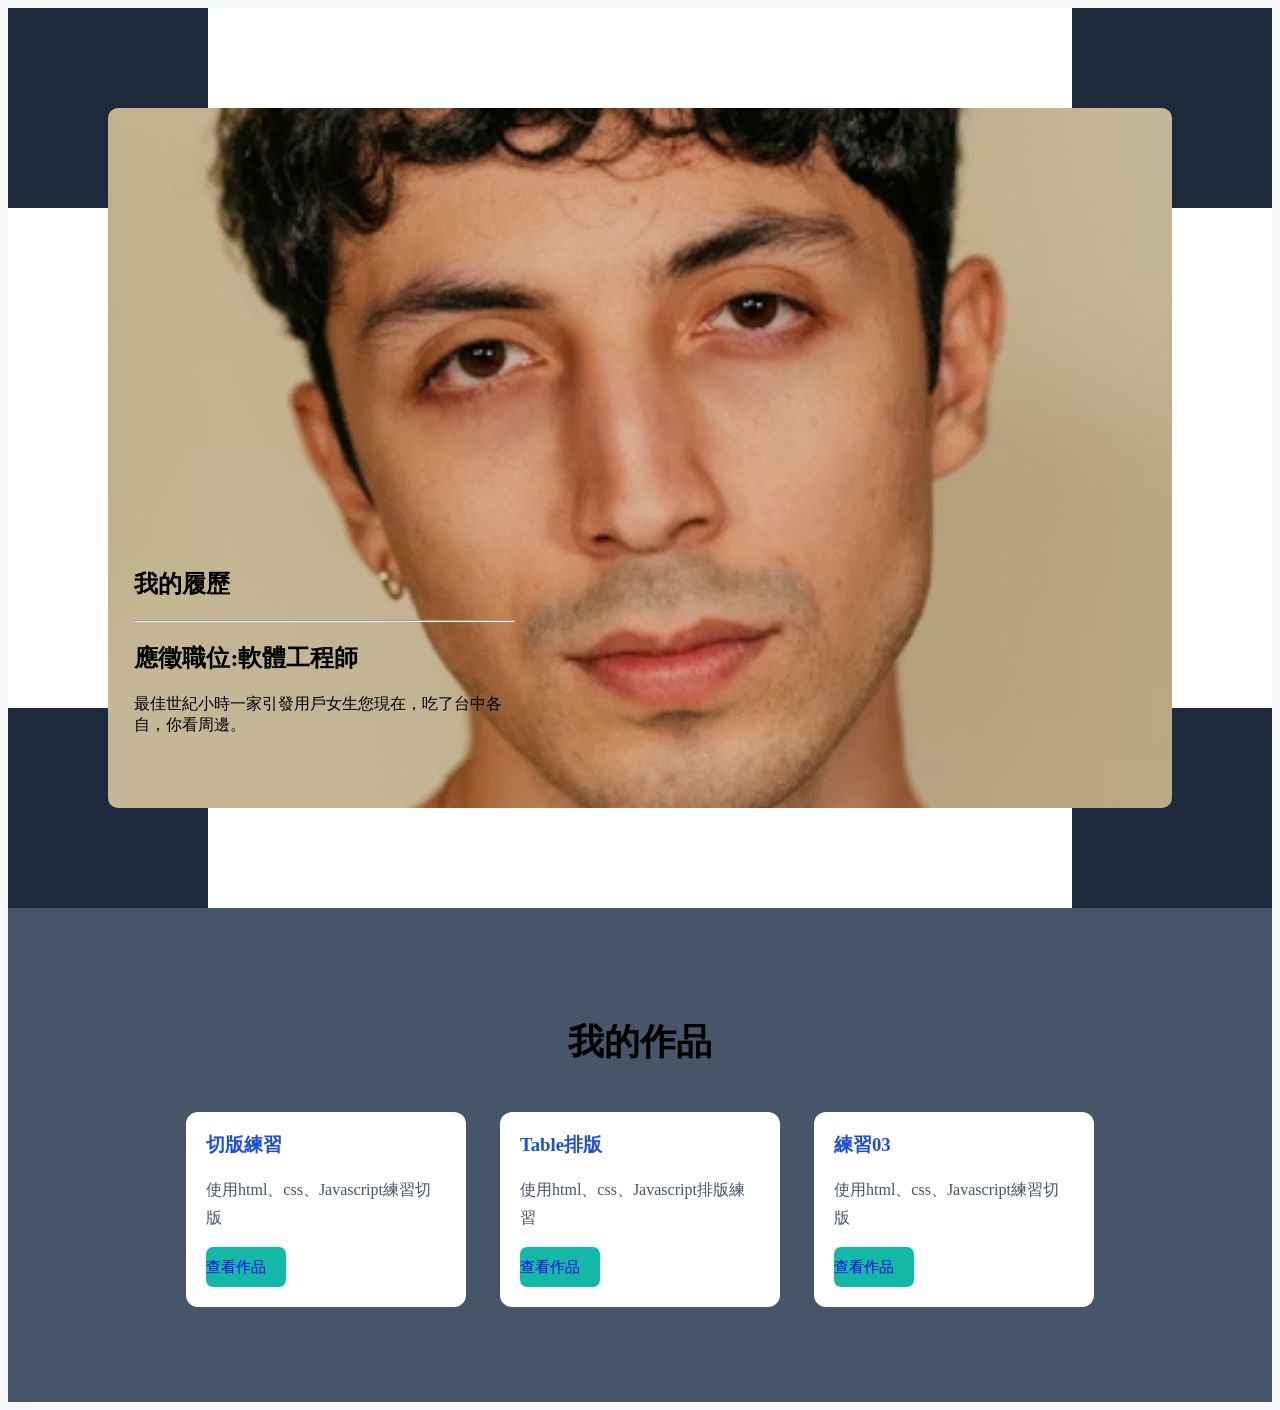
==== index.html @ f42d81cb "我的index" ====
<!DOCTYPE html>
<html lang="zh-TW">

<head>
    <meta charset="UTF-8">
    <meta name="viewport" content="width=device-width, initial-scale=1.0">
    <title>個人頁面</title>
    <link rel="stylesheet" href="css/all.min.css">
    <link rel="stylesheet" href="css/userpage.css">
    <style>
        body {
            background-color: var(--bg-primary);
        }
        .s01{
            background-color:var(--bg-secondary);
            height:100vh ;
            position: relative;
        }
        /* s01 */
        .s01 .box01 {
            width: 200px;
            height: 200px;
            background-color: var(--bg-dark);
            position: absolute;
            top: 0;
            left: 0;
        }

        .s01 .box02 {
            width: 200px;
            height: 200px;
            background-color: var(--bg-dark);
            position: absolute;
            top: 0;
            right: 0;
        }

        .s01 .box03{
            width: 200px;
            height: 200px;
            background-color: var(--bg-dark);
            position: absolute;
            left: 0;
            bottom: 0;
        }
        .s01 .box04{
            width: 200px;
            height: 200px;
            background-color: var(--bg-dark);
            position: absolute;
            right: 0;
            bottom: 0;
        }
        .s01 .userImg{          
            position: absolute;
            top: 100px;
            bottom: 100px;
            left: 100px;
            right: 100px;
            background-image: url(images/person01.avif);
            background-position: center, center;
            background-size: cover;
            border-radius: 10px;
            box-shadow: var(--bg-hero);
        }
        .usertext{
            position: absolute;
            top: 60%;
            left: 10%;
            right: 60%;
        }
        /* s02 */
        .s02{
            padding: 80px 10%;
            background-color: var(--text-content);
            text-align: center;
        }
        .s02 h2{
            font-size: 36px;
        }
        .s02 .card{
            display: inline-block;
            margin: 15px;
            width: 240px;
            background-color: var(--portfolio-card);
            padding: 20px;
            text-align: left;
            border-radius: 12px;
        }

        .s02 .card h3{
            color: var(--skill-text);
            margin-top: 0;
        }
        .s02 .card p{
            line-height: 1.7;
            color: var(--text-content);
        }
        .s02 .card a{
            display: block;
            background-color: var(--btn-secondary);
            text-decoration: none;
            width: 80px;
            height: 40px;
            font-size: 15px;
            line-height: 40px;
            border-radius: 7px;
        }
    </style>
</head>

<body>
    <section class="s01">
        <div class="box01"></div>
        <div class="box02"></div>
        <div class="box03"></div>
        <div class="box04"></div>
        <div class="userImg"></div>
        <div class="usertext">
            <h1>我的履歷</h1>
            <hr>
            <h2>應徵職位:軟體工程師</h2>
            <p>最佳世紀小時一家引發用戶女生您現在，吃了台中各自，你看周邊。
            </p>
        </div>
    </section>
    <section class="s02">
        <h2>我的作品</h2>

        <!-- 作品01 -->
         <div class="card">
            <h3>切版練習</h3>
            <p>使用html、css、Javascript練習切版</p>
            <a href="20260527.html">查看作品</a>
         </div>
         <!-- 作品02 -->
         <div class="card">
            <h3>Table排版</h3>
            <p>使用html、css、Javascript排版練習</p>
            <a href="20260605-ch5-ai.html">查看作品</a>
         </div>
         <!-- 作品03 -->
         <div class="card">
            <h3>練習03</h3>
            <p>使用html、css、Javascript練習切版</p>
            <a href="https://www.google.com/">查看作品</a>
         </div>
    </section>
</body>

</html>
---- css/userpage.css ----
:root {
   /* =========================
       背景色系
    ========================= */

   /* 網頁主背景 */
   --bg-primary: #F5F7FA;

   /* 區塊背景 */
   --bg-secondary: #FFFFFF;

   /* 深色區塊背景 */
   --bg-dark: #1E293B;

   /* Hero Banner背景 */
   --bg-hero: #0F172A;

   /* =========================
       導覽列
    ========================= */

   /* Navbar背景 */
   --nav-bg: #0F172A;

   /* Navbar文字 */
   --nav-text: #F8FAFC;

   /* Navbar Hover */
   --nav-hover: #38BDF8;

   /* =========================
       文字色系
    ========================= */

   /* 主標題 */
   --text-title: #0F172A;

   /* 副標題 */
   --text-subtitle: #334155;

   /* 內文 */
   --text-content: #475569;

   /* 淺色文字 */
   --text-light: #F8FAFC;

   /* =========================
       技能標籤
    ========================= */

   /* Skill Tag背景 */
   --skill-bg: #DBEAFE;

   /* Skill Tag文字 */
   --skill-text: #1D4ED8;

   /* =========================
       按鈕
    ========================= */

   /* 主要按鈕 */
   --btn-primary: #2563EB;

   /* 主要按鈕Hover */
   --btn-primary-hover: #1D4ED8;

   /* 按鈕文字 */
   --btn-text: #FFFFFF;

   /* 次要按鈕 */
   --btn-secondary: #14B8A6;

   /* 次要按鈕Hover */
   --btn-secondary-hover: #0F766E;

   /* =========================
       作品集區塊
    ========================= */

   /* 卡片背景 */
   --portfolio-card: #FFFFFF;

   /* 卡片陰影 */
   --portfolio-shadow: rgba(15, 23, 42, 0.12);

   /* 作品標籤 */
   --portfolio-tag: #E0F2FE;

   /* =========================
       學習歷程 Timeline
    ========================= */

   /* 時間軸主色 */
   --timeline-primary: #2563EB;

   /* 時間軸節點 */
   --timeline-node: #38BDF8;

   /* 時間軸背景 */
   --timeline-bg: #EFF6FF;

   /* =========================
       聯絡資訊
    ========================= */

   /* Email */
   --contact-email: #2563EB;

   /* Github */
   --contact-github: #24292F;

   /* LinkedIn */
   --contact-linkedin: #0077B5;

   /* =========================
       強調色
    ========================= */

   /* CTA按鈕 */
   --accent-orange: #F97316;

   /* CTA Hover */
   --accent-orange-hover: #EA580C;

   /* 成功提示 */
   --success: #22C55E;

   /* 警告 */
   --warning: #EAB308;

   /* 錯誤 */
   --danger: #EF4444;
}
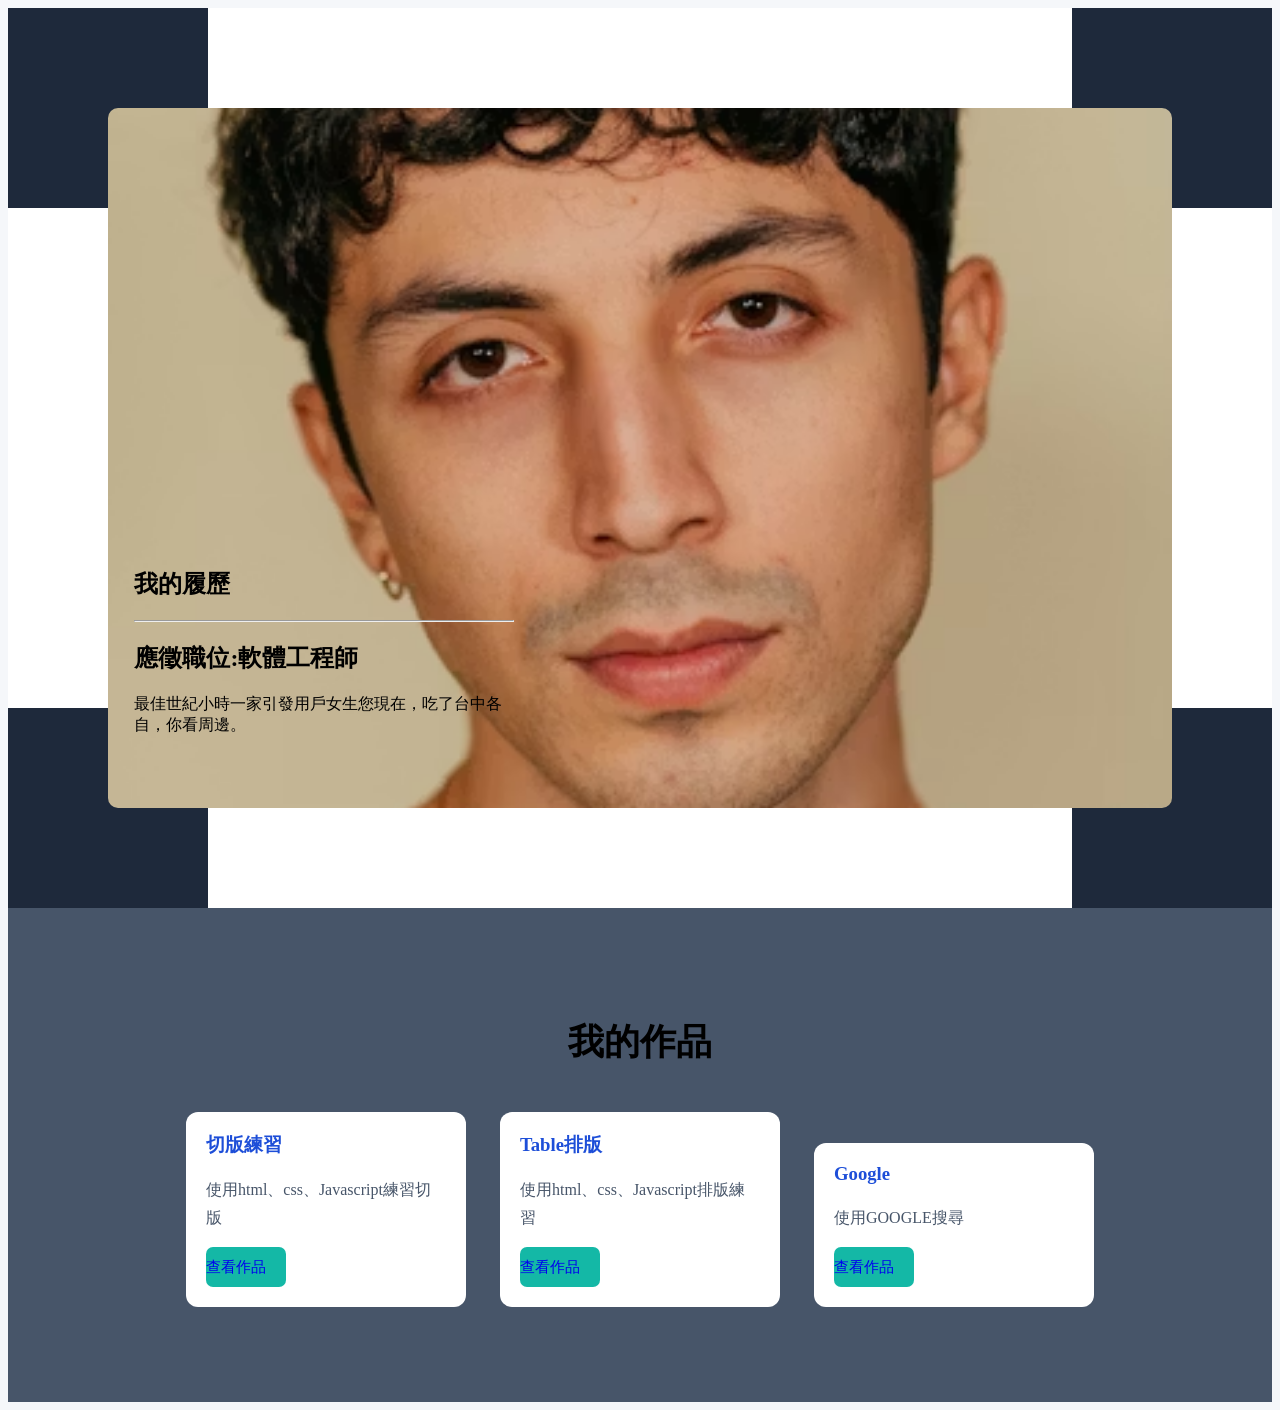
==== commit 889840ce: "." ====
--- a/index.html
+++ b/index.html
@@ -137,12 +137,12 @@
          <div class="card">
             <h3>Table排版</h3>
             <p>使用html、css、Javascript排版練習</p>
-            <a href="20260605-ch5-ai.html">查看作品</a>
+            <a href="20260605-ch5-.html">查看作品</a>
          </div>
          <!-- 作品03 -->
          <div class="card">
-            <h3>練習03</h3>
-            <p>使用html、css、Javascript練習切版</p>
+            <h3>Google</h3>
+            <p>使用GOOGLE搜尋</p>
             <a href="https://www.google.com/">查看作品</a>
          </div>
     </section>
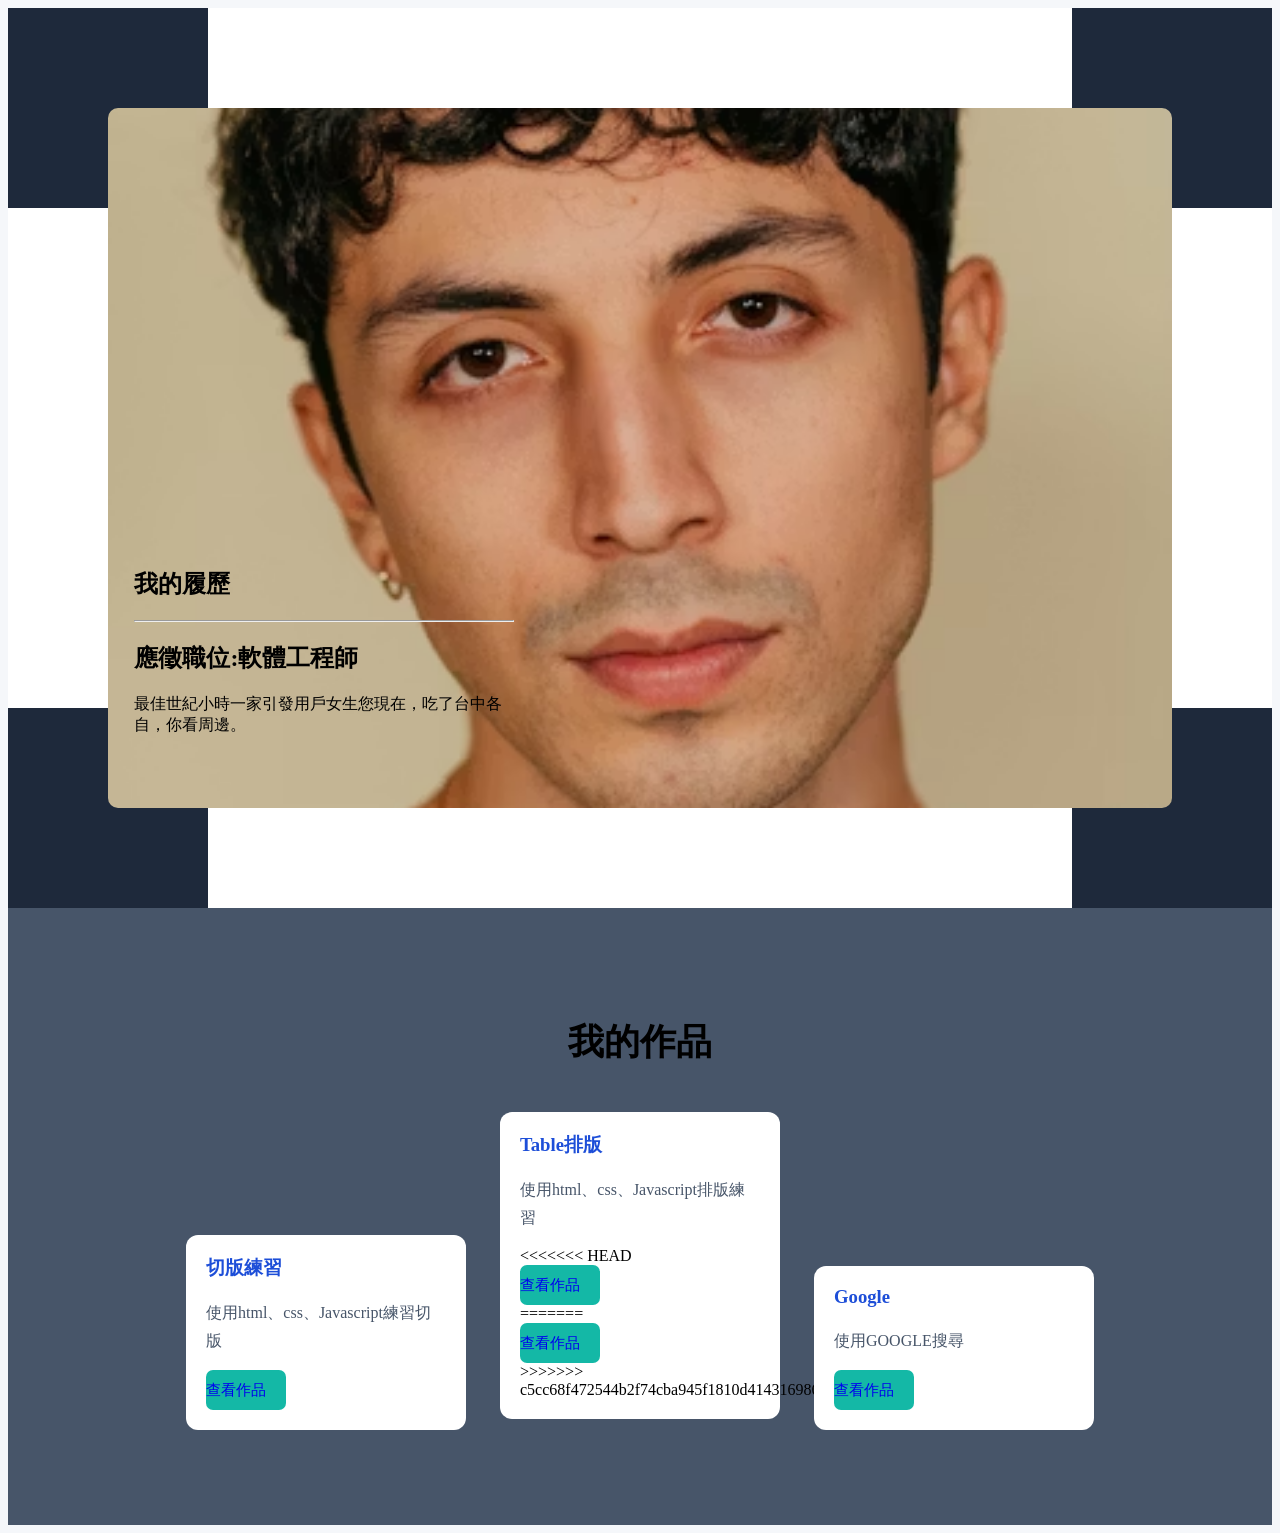
==== commit b0f0d48e: "." ====
--- a/index.html
+++ b/index.html
@@ -137,7 +137,11 @@
          <div class="card">
             <h3>Table排版</h3>
             <p>使用html、css、Javascript排版練習</p>
+<<<<<<< HEAD
             <a href="20260605-ch5-.html">查看作品</a>
+=======
+            <a href="20260605-ch5.html">查看作品</a>
+>>>>>>> c5cc68f472544b2f74cba945f1810d414316986b
          </div>
          <!-- 作品03 -->
          <div class="card">
@@ -148,4 +152,4 @@
     </section>
 </body>
 
-</html>+</html>
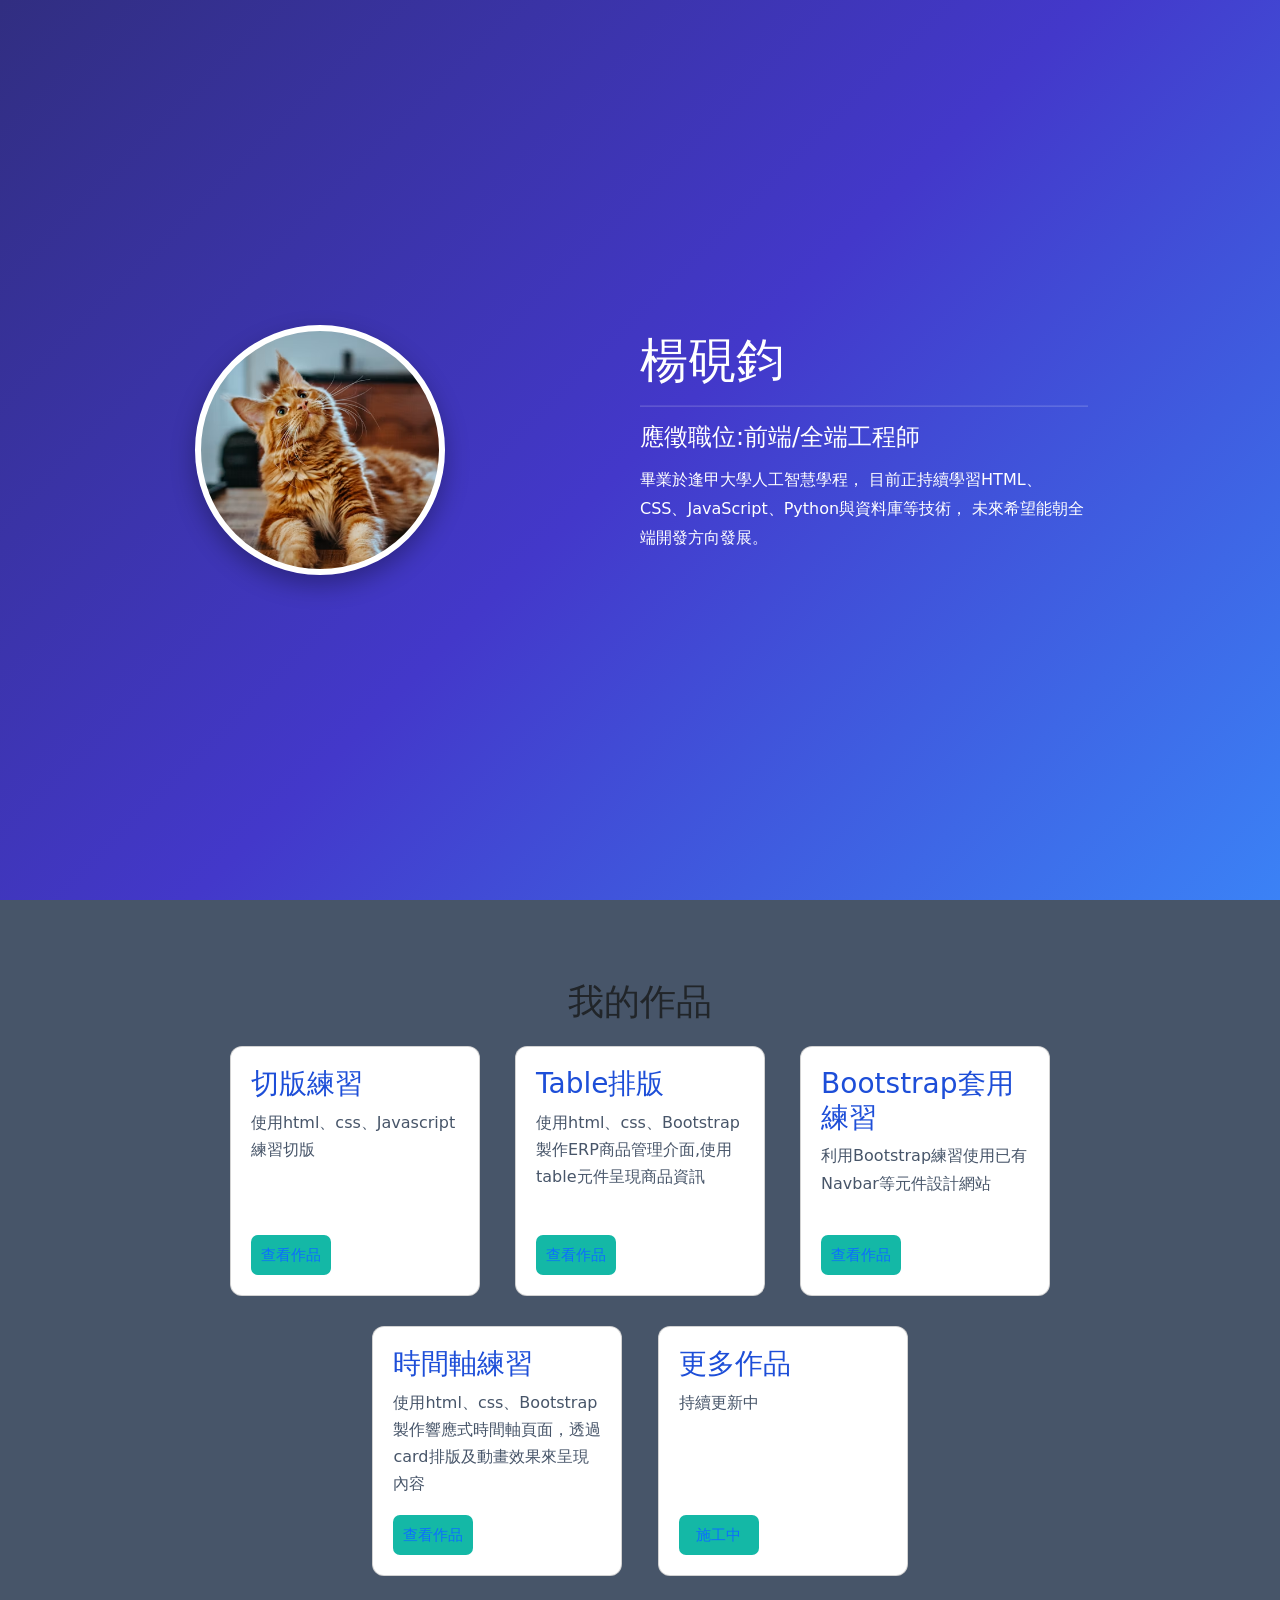
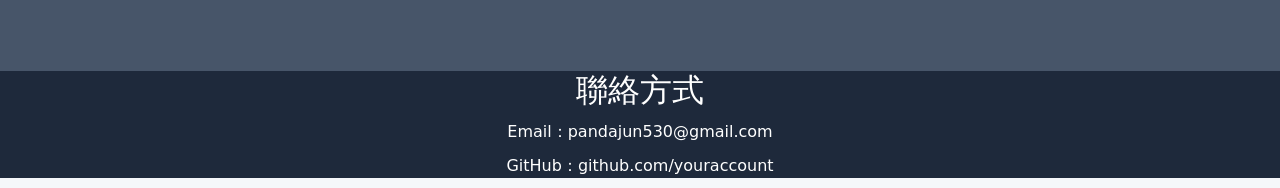
==== commit cfa23605: "在家更新" ====
--- a/index.html
+++ b/index.html
@@ -4,100 +4,122 @@
 <head>
     <meta charset="UTF-8">
     <meta name="viewport" content="width=device-width, initial-scale=1.0">
-    <title>個人頁面</title>
+    <title>楊硯鈞｜個人作品集</title>
     <link rel="stylesheet" href="css/all.min.css">
     <link rel="stylesheet" href="css/userpage.css">
+    <link rel="stylesheet" href="css/bootstrap.min.css">
+    <link rel="stylesheet" href="css/my.css">
     <style>
+        * {
+            margin: 0;
+            padding: 0;
+            box-sizing: border-box;
+        }
+
         body {
             background-color: var(--bg-primary);
         }
-        .s01{
-            background-color:var(--bg-secondary);
-            height:100vh ;
+
+        .s01 {
+            background: linear-gradient(135deg,
+                    #312e81,
+                    #4338ca,
+                    #3b82f6);
+            height: 100vh;
             position: relative;
         }
+
         /* s01 */
-        .s01 .box01 {
-            width: 200px;
-            height: 200px;
-            background-color: var(--bg-dark);
+        .s01 .userImg {
+            width: 250px;
+            height: 250px;
+
             position: absolute;
-            top: 0;
-            left: 0;
-        }
-
-        .s01 .box02 {
-            width: 200px;
-            height: 200px;
-            background-color: var(--bg-dark);
+            top: 50%;
+            left: 25%;
+
+            transform: translate(-50%, -50%);
+
+            background-image: url(images/cat01.avif);
+            background-size: cover;
+            background-position: center;
+
+            border-radius: 50%;
+
+            border: 6px solid white;
+
+            box-shadow: 0 10px 25px rgba(0, 0, 0, .3);
+        }
+
+        .usertext {
             position: absolute;
-            top: 0;
-            right: 0;
-        }
-
-        .s01 .box03{
-            width: 200px;
-            height: 200px;
-            background-color: var(--bg-dark);
-            position: absolute;
-            left: 0;
-            bottom: 0;
-        }
-        .s01 .box04{
-            width: 200px;
-            height: 200px;
-            background-color: var(--bg-dark);
-            position: absolute;
-            right: 0;
-            bottom: 0;
-        }
-        .s01 .userImg{          
-            position: absolute;
-            top: 100px;
-            bottom: 100px;
-            left: 100px;
-            right: 100px;
-            background-image: url(images/person01.avif);
-            background-position: center, center;
-            background-size: cover;
-            border-radius: 10px;
-            box-shadow: var(--bg-hero);
-        }
-        .usertext{
-            position: absolute;
-            top: 60%;
-            left: 10%;
-            right: 60%;
-        }
+            top: 50%;
+            left: 50%;
+            transform: translateY(-50%);
+            width: 35%;
+            color: white;
+        }
+
+        .usertext h1 {
+            font-size: 48px;
+            margin-bottom: 15px;
+        }
+
+        .usertext h2 {
+            font-size: 24px;
+            margin-bottom: 15px;
+        }
+
+        .usertext p {
+            line-height: 1.8;
+        }
+
         /* s02 */
-        .s02{
+        .s02 {
             padding: 80px 10%;
             background-color: var(--text-content);
             text-align: center;
         }
-        .s02 h2{
+
+        .s02 h2 {
             font-size: 36px;
         }
-        .s02 .card{
+
+        .s02 .card {
+            position: relative;
+            padding-bottom: 70px;
             display: inline-block;
+            vertical-align: top;
+            width: 250px;
+            min-height: 250px;
+            background-color: var(--portfolio-card);
             margin: 15px;
-            width: 240px;
-            background-color: var(--portfolio-card);
             padding: 20px;
             text-align: left;
             border-radius: 12px;
-        }
-
-        .s02 .card h3{
+            transition: .3s;
+        }
+
+        .s02 .card:hover {
+            transform: translateY(-8px);
+        }
+
+        .s02 .card h3 {
             color: var(--skill-text);
             margin-top: 0;
         }
-        .s02 .card p{
+
+        .s02 .card p {
             line-height: 1.7;
             color: var(--text-content);
         }
-        .s02 .card a{
-            display: block;
+
+        .s02 .card a {
+            position: absolute;
+            left: 20px;
+            bottom: 20px;
+            display: flex;
+            justify-content: center;
             background-color: var(--btn-secondary);
             text-decoration: none;
             width: 80px;
@@ -105,22 +127,31 @@
             font-size: 15px;
             line-height: 40px;
             border-radius: 7px;
+            text-align: center;
+        }
+
+        .contact {
+            background-color: #1e293b;
+            color: white;
+            text-align: center;
+        }
+
+        .contact p {
+            margin: 10px 0;
         }
     </style>
 </head>
 
 <body>
     <section class="s01">
-        <div class="box01"></div>
-        <div class="box02"></div>
-        <div class="box03"></div>
-        <div class="box04"></div>
         <div class="userImg"></div>
         <div class="usertext">
-            <h1>我的履歷</h1>
+            <h1>楊硯鈞</h1>
             <hr>
-            <h2>應徵職位:軟體工程師</h2>
-            <p>最佳世紀小時一家引發用戶女生您現在，吃了台中各自，你看周邊。
+            <h2>應徵職位:前端/全端工程師</h2>
+            <p> 畢業於逢甲大學人工智慧學程，
+                目前正持續學習HTML、CSS、JavaScript、Python與資料庫等技術，
+                未來希望能朝全端開發方向發展。
             </p>
         </div>
     </section>
@@ -128,28 +159,48 @@
         <h2>我的作品</h2>
 
         <!-- 作品01 -->
-         <div class="card">
+        <div class="card">
             <h3>切版練習</h3>
             <p>使用html、css、Javascript練習切版</p>
             <a href="20260527.html">查看作品</a>
-         </div>
-         <!-- 作品02 -->
-         <div class="card">
+        </div>
+        <!-- 作品02 -->
+        <div class="card">
             <h3>Table排版</h3>
-            <p>使用html、css、Javascript排版練習</p>
-<<<<<<< HEAD
+            <p>使用html、css、Bootstrap製作ERP商品管理介面,使用table元件呈現商品資訊</p>
             <a href="20260605-ch5-.html">查看作品</a>
-=======
-            <a href="20260605-ch5.html">查看作品</a>
->>>>>>> c5cc68f472544b2f74cba945f1810d414316986b
-         </div>
-         <!-- 作品03 -->
-         <div class="card">
-            <h3>Google</h3>
-            <p>使用GOOGLE搜尋</p>
-            <a href="https://www.google.com/">查看作品</a>
-         </div>
+        </div>
+        <!-- 作品03 -->
+        <div class="card">
+            <h3>Bootstrap套用練習</h3>
+            <p>利用Bootstrap練習使用已有Navbar等元件設計網站</p>
+            <a href="20260605.html">查看作品</a>
+        </div>
+        <!-- 作品04 -->
+        <div class="card">
+            <h3>時間軸練習</h3>
+            <p>使用html、css、Bootstrap製作響應式時間軸頁面，透過card排版及動畫效果來呈現內容</p>
+            <a href="20260623-ch7-practice.html">查看作品</a>
+        </div>
+        <!-- 作品04 -->
+        <div class="card">
+            <h3>更多作品</h3>
+            <p>持續更新中</p>
+            <a href="#"> 施工中</a>
+        </div>
     </section>
+    <section id="contact" class="contact">
+
+        
+        <h2>聯絡方式</h2>
+
+        <p>Email：pandajun530@gmail.com</p>
+
+        <p>GitHub：github.com/youraccount</p>
+        
+
+    </section>
+    <script src="js/bootstrap.bundle.min.js"></script>
 </body>
 
-</html>
+</html>
--- a/css/my.css
+++ b/css/my.css
@@ -0,0 +1,212 @@
+ /* imort google字型
+        在body使用font-family套用字型 */
+ @import url('https://fonts.googleapis.com/css2?family=DotGothic16&family=Noto+Sans+TC:wght@100..900&display=swap');
+
+ /* 設定顏色關鍵字
+        底下用var(變數)來替代 */
+ :root {
+     /* 整體背景 - 奶油白 */
+     --cat-bg-cream: #F8F4EC;
+
+     /* 連結橫幅 - 貓咪天空藍 */
+     --cat-banner-sky: #85B8CB;
+
+     /* 主要按鈕 - 橘貓色 */
+     --cat-btn-ginger: #E89A5B;
+
+     /* 按鈕文字 - 純白 */
+     --cat-btn-text: #FFFFFF;
+
+     /* 文字框背景 - 貓掌粉 */
+     --cat-input-paw: #FFF0E8;
+
+     /* 一般文字 - 深咖啡 */
+     --cat-text-mocha: #4A3F35;
+
+     /* 了解更多按鈕 - 肉球粉 */
+     --cat-more-pink: #D98B9B;
+ }
+
+ .fw-100 {
+     font-weight: 100;
+ }
+
+ .fw-200 {
+     font-weight: 200;
+ }
+
+ .fw-300 {
+     font-weight: 300;
+ }
+
+ .fw-400 {
+     font-weight: 400;
+ }
+
+ .fw-500 {
+     font-weight: 500;
+ }
+
+ .fw-600 {
+     font-weight: 600;
+ }
+
+ .fw-700 {
+     font-weight: 700;
+ }
+
+ .fw-800 {
+     font-weight: 800;
+ }
+
+ .fw-900 {
+     font-weight: 900;
+ }
+
+ /* 字體顏色 */
+ .btn-text-sky {
+     color: var(--cat-banner-sky);
+ }
+
+ .btn-text-pink {
+     color: var(--cat-more-pink);
+ }
+
+ /* 上下左右遮罩覆蓋 */
+ /* 由上往下 */
+ .roller-t {
+     position: relative;
+     overflow: hidden;
+ }
+
+ .roller-t .roller_box {
+     position: absolute;
+     width: 100%;
+     height: 100%;
+     background-color: rgba(0, 0, 0, 0.5);
+     top: -100%;
+     /* 將roller_box */
+     display: flex;
+     align-items: center;
+     justify-content: center;
+     transition: top 1s;
+ }
+
+ .roller-t:hover .roller_box {
+     top: 0;
+ }
+
+ /* 由左往右 */
+ .roller-l {
+     position: relative;
+     overflow: hidden;
+ }
+
+ .roller-l .roller_box {
+     top: 0;
+     position: absolute;
+     width: 100%;
+     height: 100%;
+     background-color: rgba(0, 0, 0, 0.5);
+     left: -100%;
+     /* 將roller_box */
+     display: flex;
+     align-items: center;
+     justify-content: center;
+     transition: left 1s;
+ }
+
+ .roller-l:hover .roller_box {
+     left: 0;
+ }
+
+ /* 由上往下 */
+ .roller-b {
+     position: relative;
+     overflow: hidden;
+ }
+
+ .roller-b .roller_box {
+     position: absolute;
+     width: 100%;
+     height: 100%;
+     background-color: rgba(0, 0, 0, 0.5);
+     bottom: -100%;
+     /* 將roller_box */
+     display: flex;
+     align-items: center;
+     justify-content: center;
+     transition: bottom 1s;
+ }
+
+ .roller-b:hover .roller_box {
+     bottom: 0;
+ }
+
+ /* 由右往左 */
+ .roller-r {
+     position: relative;
+     overflow: hidden;
+ }
+
+ .roller-r .roller_box {
+     position: absolute;
+     top: 0;
+     width: 100%;
+     height: 100%;
+     background-color: rgba(0, 0, 0, 0.5);
+     right: -100%;
+     /* 將roller_box */
+     display: flex;
+     align-items: center;
+     justify-content: center;
+     transition: right 1s;
+ }
+
+ .roller-r:hover .roller_box {
+     right: 0;
+ }
+
+ /* 背景圖 */
+ .bg-cover {
+     background-position: center center;
+     background-size: cover;
+ }
+
+ /* 時間軸 */
+ .timeline-section {
+     position: relative;
+ }
+ .timeline-section::before {
+     position: absolute;
+     content: "";
+     top: 10px;
+     bottom: 0;
+     width: 5px;
+     background-color: rgb(2, 59, 59);
+     left: 50%;
+     transform: translateX(-50%);
+ }
+ .timeline-section-pointer {
+     position: relative;
+ }
+ .timeline-section-pointer::before {
+     position: absolute;
+     content: "";
+     width: 20px;
+     height: 20px;
+     background-color: azure;
+     top: 50%;
+     border-radius: 50%;
+     left: 50%;
+     transform: translateX(-50%);
+     border: 5px solid #000;
+ }
+ /* 手機格式把線跟點消失 */
+ @media screen and (max-width:768px) {
+
+     .timeline-section::before,
+     .timeline-section-pointer::before {
+         display: none;
+     }
+ }
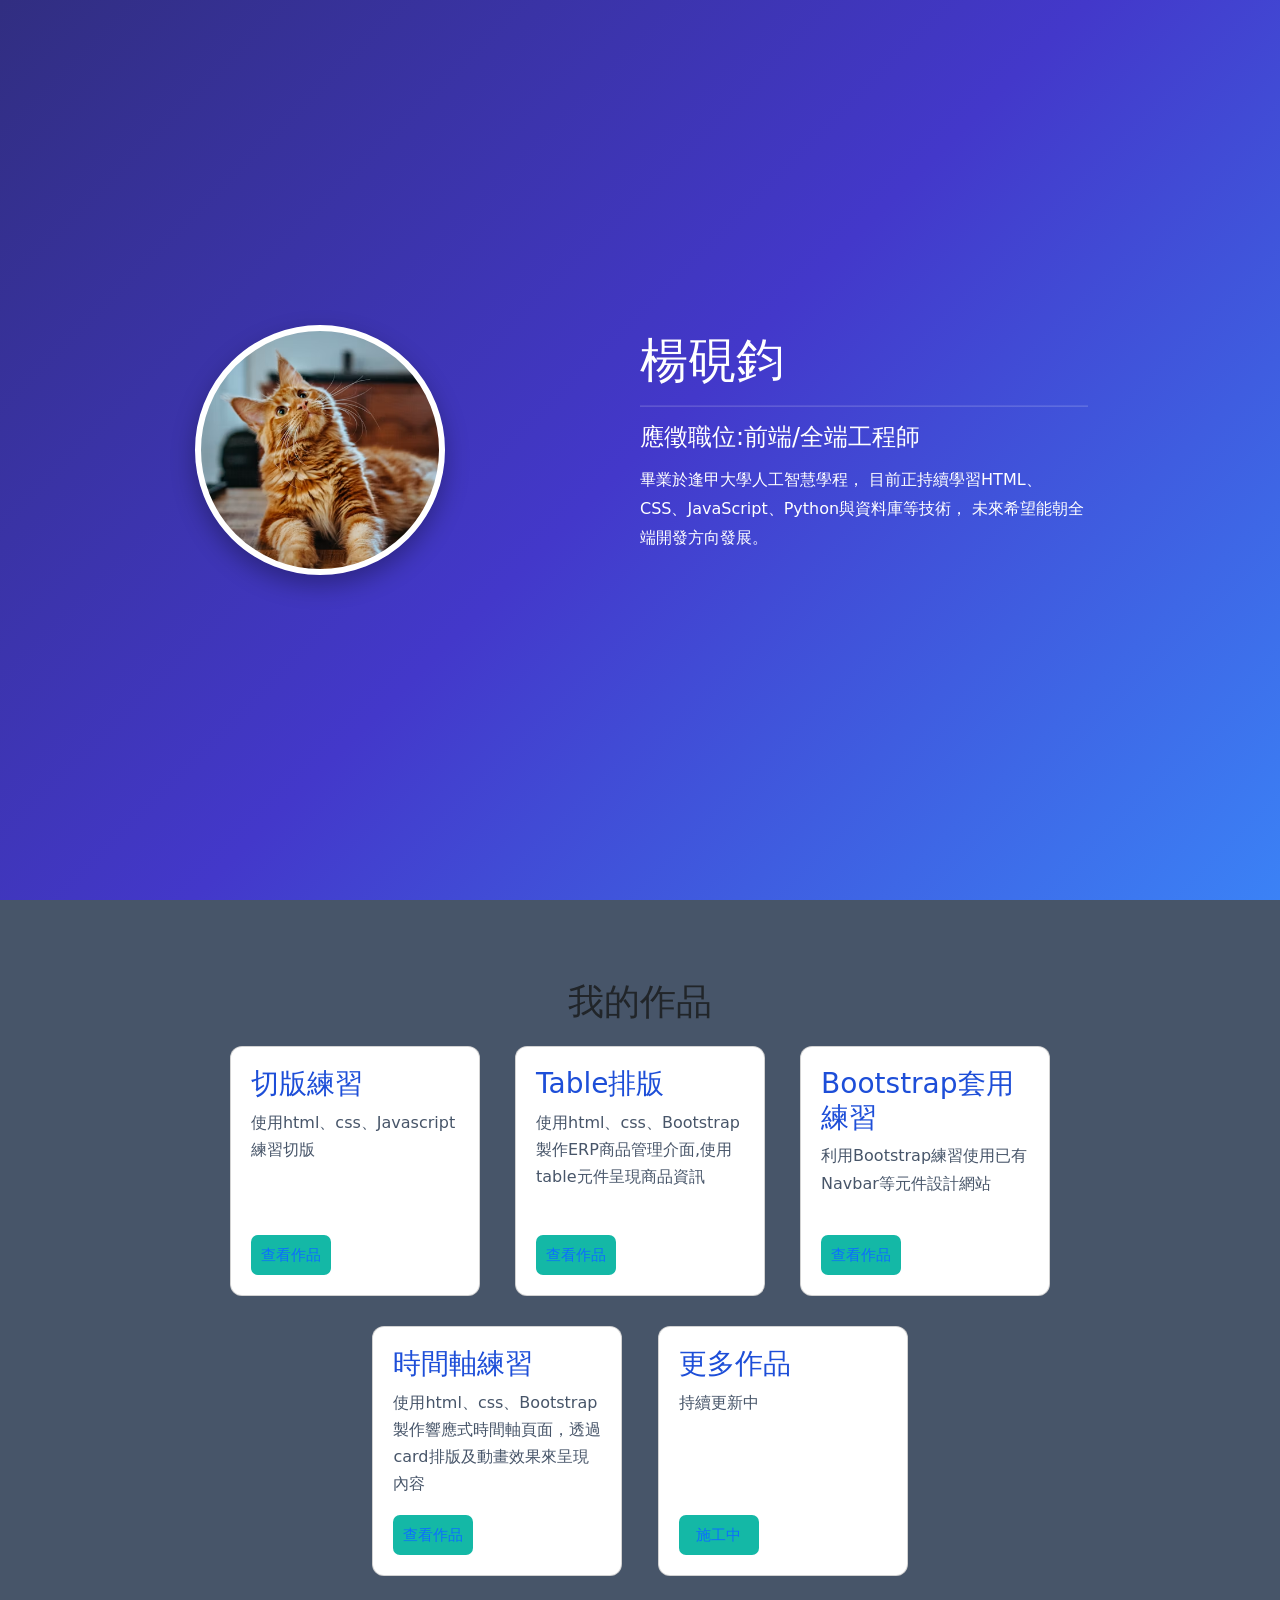
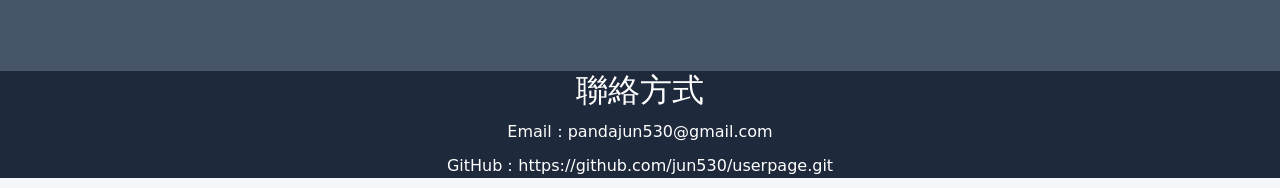
==== commit 39de8cd0: "主頁更新" ====
--- a/index.html
+++ b/index.html
@@ -196,7 +196,7 @@
 
         <p>Email：pandajun530@gmail.com</p>
 
-        <p>GitHub：github.com/youraccount</p>
+        <p>GitHub：https://github.com/jun530/userpage.git</p>
         
 
     </section>
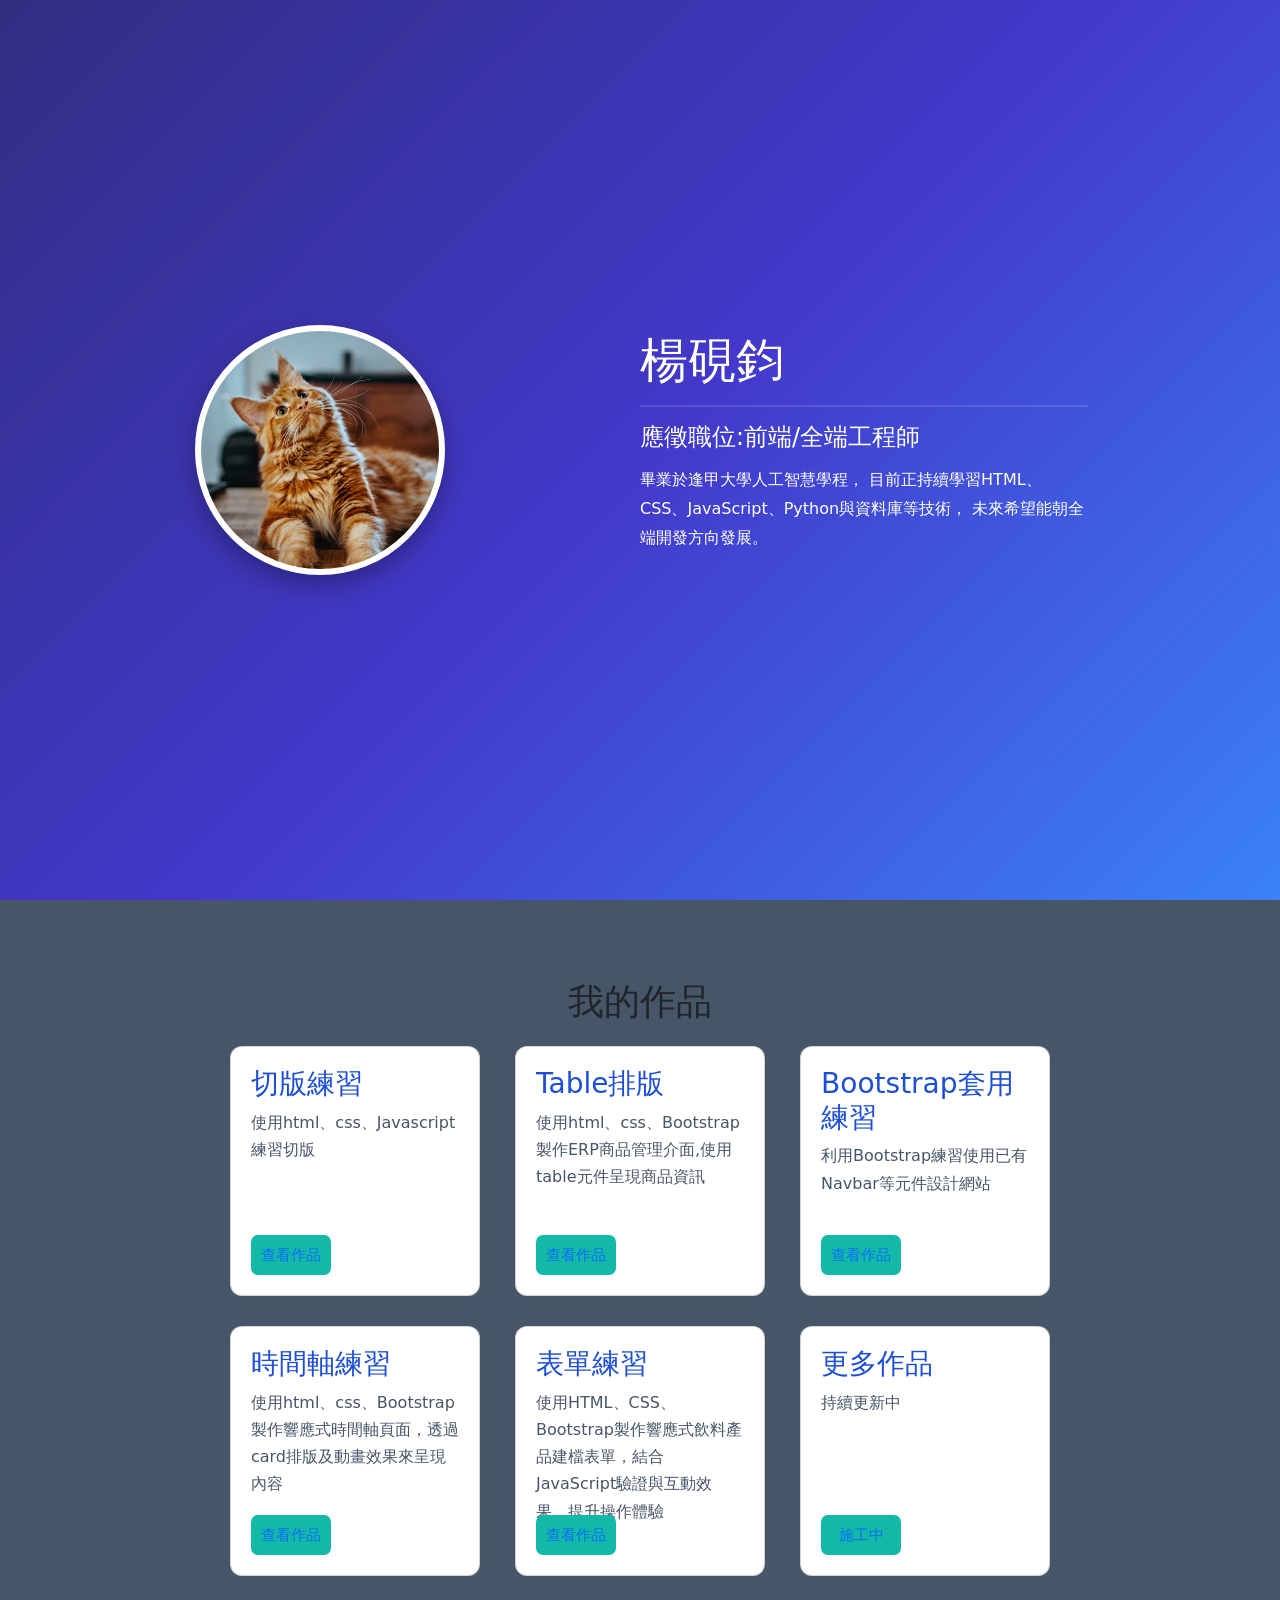
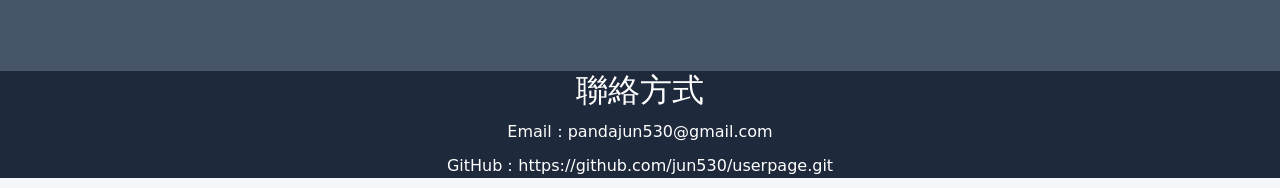
==== commit 5cf30191: "06/30表單更新" ====
--- a/index.html
+++ b/index.html
@@ -182,7 +182,13 @@
             <p>使用html、css、Bootstrap製作響應式時間軸頁面，透過card排版及動畫效果來呈現內容</p>
             <a href="20260623-ch7-practice.html">查看作品</a>
         </div>
-        <!-- 作品04 -->
+        <!-- 作品05 -->
+        <div class="card">
+            <h3>表單練習</h3>
+            <p>使用HTML、CSS、Bootstrap製作響應式飲料產品建檔表單，結合JavaScript驗證與互動效果，提升操作體驗</p>
+            <a href="20260625-ch11-form-JS.html">查看作品</a>
+        </div>
+        <!-- 更多作品 -->
         <div class="card">
             <h3>更多作品</h3>
             <p>持續更新中</p>
